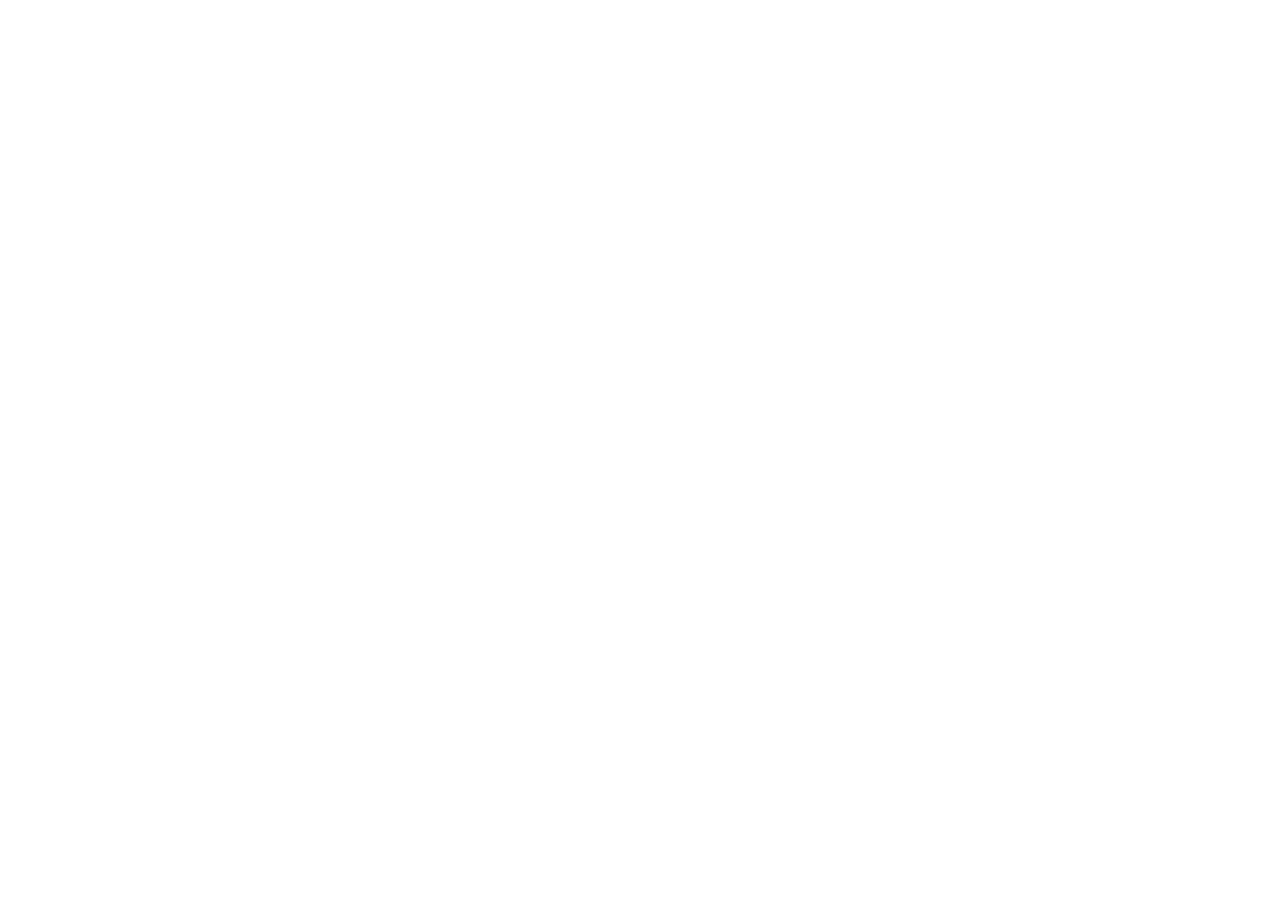
==== index.html @ 4c1f28ae "Create index.html" ====
<!DOCTYPE html>
<html lang="en">

<head>

    <meta charset="UTF-8">

    <meta
        name="viewport"
        content="width=device-width, initial-scale=1.0"
    >

    <meta
        name="description"
        content="Examora - Online Learning & Examination Platform"
    >

    <title>Examora — Online Examination Platform</title>

    <!-- Component CSS -->
    <link rel="stylesheet" href="css/header.css">
    <link rel="stylesheet" href="css/hero.css">
    <link rel="stylesheet" href="css/category.css">
    <link rel="stylesheet" href="css/test.css">
    <link rel="stylesheet" href="css/footer.css">

</head>

<body>

    <!-- Components -->
    <div id="header"></div>

    <div id="hero"></div>

    <div id="category"></div>

    <div id="tests"></div>

    <div id="footer"></div>


    <!-- Component JavaScript -->
    <script src="js/header.js"></script>
    <script src="js/hero.js"></script>
    <script src="js/category.js"></script>
    <script src="js/test.js"></script>
    <script src="js/footer.js"></script>

</body>

</html>
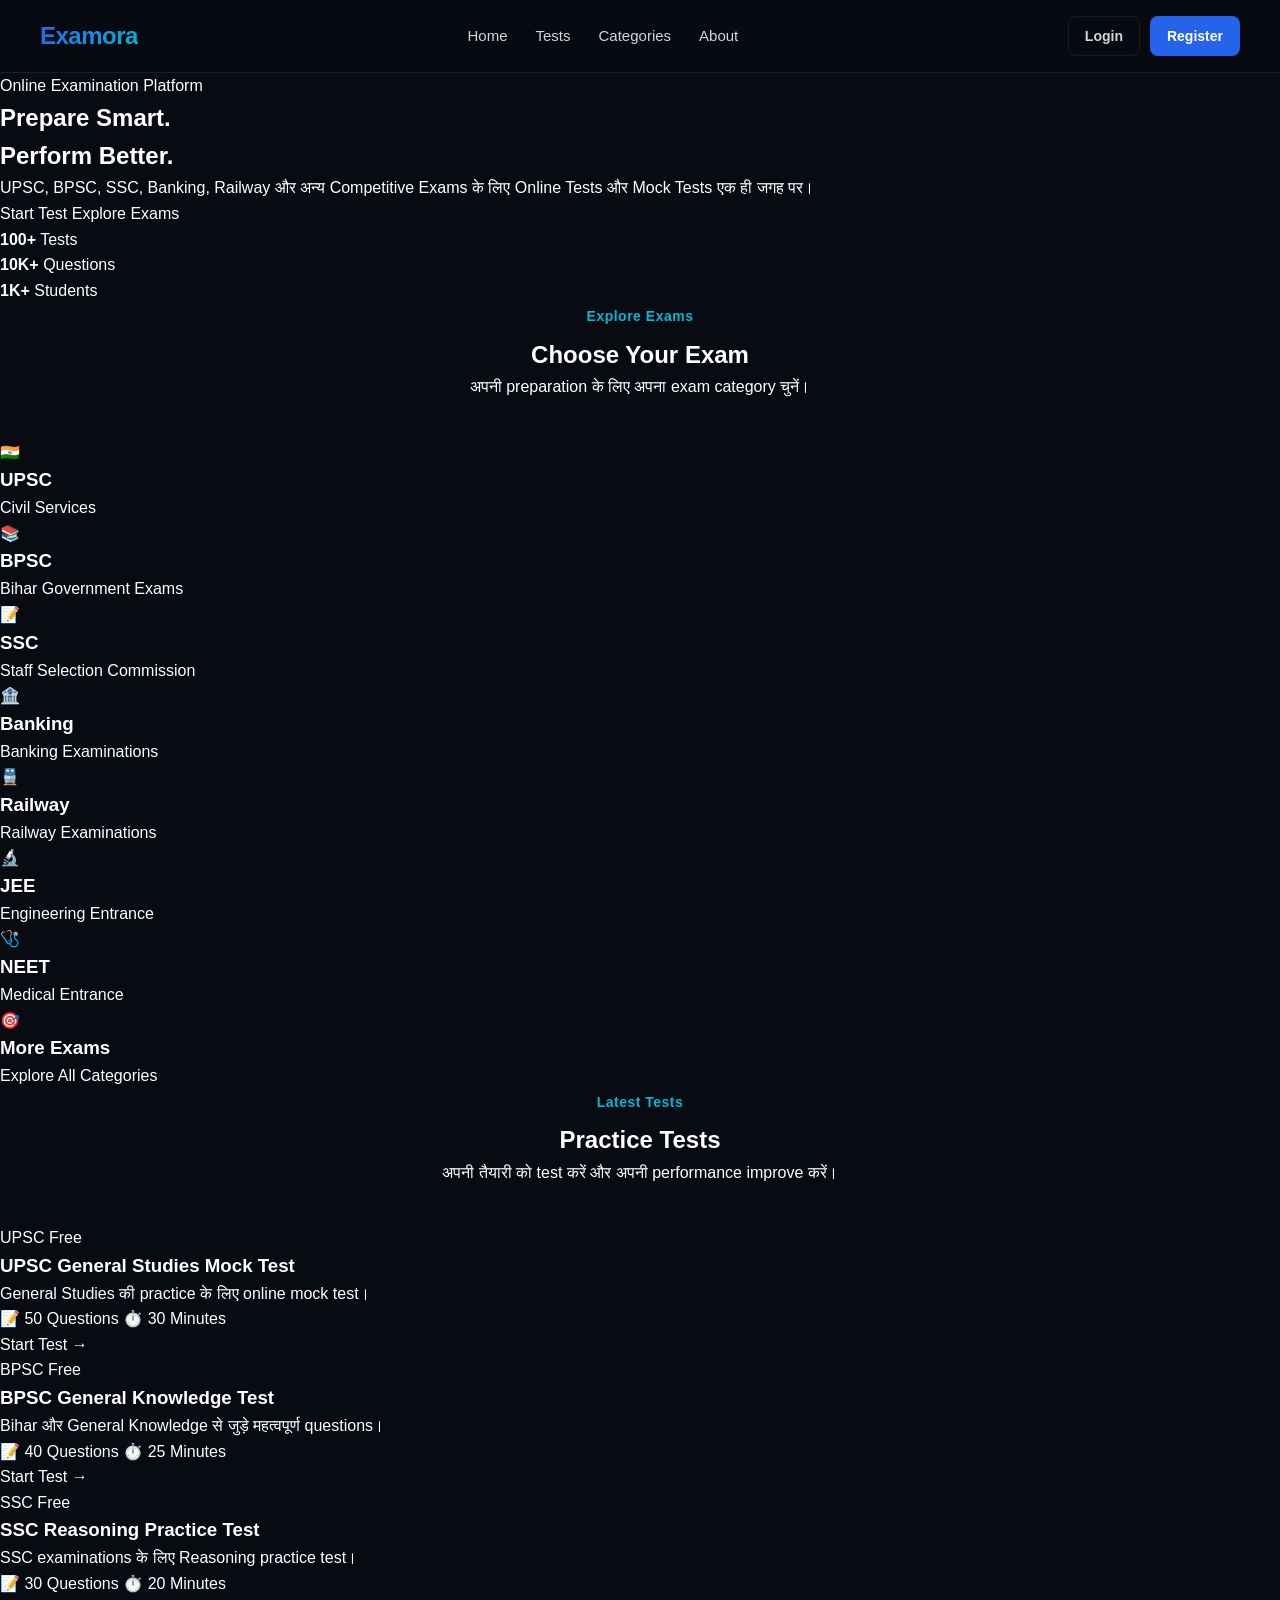
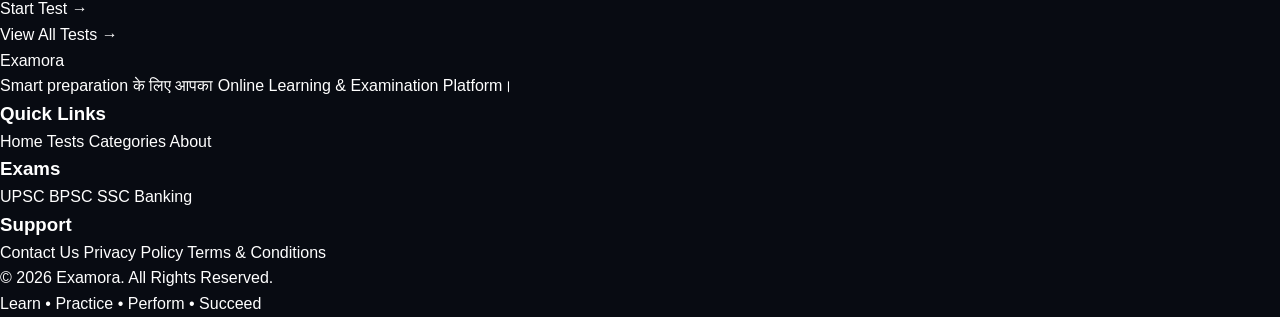
==== commit 8cc2fafc: "Add theme color meta tag and update scripts" ====
--- a/index.html
+++ b/index.html
@@ -15,7 +15,16 @@
         content="Examora - Online Learning & Examination Platform"
     >
 
+    <meta
+        name="theme-color"
+        content="#080b12"
+    >
+
     <title>Examora — Online Examination Platform</title>
+
+
+    <!-- Main Global CSS -->
+    <link rel="stylesheet" href="css/style.css">
 
     <!-- Component CSS -->
     <link rel="stylesheet" href="css/header.css">
@@ -26,27 +35,32 @@
 
 </head>
 
+
 <body>
 
-    <!-- Components -->
+    <!-- Header -->
     <div id="header"></div>
 
+
+    <!-- Hero -->
     <div id="hero"></div>
 
+
+    <!-- Categories -->
     <div id="category"></div>
 
+
+    <!-- Tests -->
     <div id="tests"></div>
 
+
+    <!-- Footer -->
     <div id="footer"></div>
 
 
-    <!-- Component JavaScript -->
-    <script src="js/header.js"></script>
-    <script src="js/hero.js"></script>
-    <script src="js/category.js"></script>
-    <script src="js/test.js"></script>
-    <script src="js/footer.js"></script>
+    <!-- Main JavaScript -->
+    <script src="js/app.js"></script>
 
 </body>
 
-</html>+</html>
--- a/css/style.css
+++ b/css/style.css
@@ -0,0 +1,485 @@
+/* =========================================================
+   EXAMORA
+   Main / Global Stylesheet
+   File: css/style.css
+   ========================================================= */
+
+
+/* =========================
+   1. CSS VARIABLES
+========================= */
+
+:root {
+
+    /* Colors */
+    --primary: #2563eb;
+    --primary-dark: #1d4ed8;
+    --secondary: #06b6d4;
+
+    --background: #080b12;
+    --surface: #111827;
+    --surface-light: #1f2937;
+
+    --text: #ffffff;
+    --text-secondary: #d1d5db;
+    --text-muted: #9ca3af;
+
+    --border: rgba(255, 255, 255, 0.08);
+
+    /* Spacing */
+    --space-xs: 4px;
+    --space-sm: 8px;
+    --space-md: 16px;
+    --space-lg: 24px;
+    --space-xl: 40px;
+    --space-xxl: 64px;
+
+    /* Border Radius */
+    --radius-sm: 8px;
+    --radius-md: 12px;
+    --radius-lg: 18px;
+    --radius-xl: 24px;
+
+    /* Container */
+    --container-width: 1200px;
+
+    /* Transition */
+    --transition-fast: 0.2s ease;
+    --transition: 0.3s ease;
+
+}
+
+
+/* =========================
+   2. GLOBAL RESET
+========================= */
+
+* {
+    margin: 0;
+    padding: 0;
+    box-sizing: border-box;
+}
+
+
+/* =========================
+   3. HTML
+========================= */
+
+html {
+    scroll-behavior: smooth;
+}
+
+
+/* =========================
+   4. BODY
+========================= */
+
+body {
+
+    min-height: 100vh;
+
+    background: var(--background);
+    color: var(--text);
+
+    font-family:
+        Arial,
+        Helvetica,
+        sans-serif;
+
+    font-size: 16px;
+    line-height: 1.6;
+
+    overflow-x: hidden;
+
+}
+
+
+/* =========================
+   5. LINKS
+========================= */
+
+a {
+
+    color: inherit;
+
+    text-decoration: none;
+
+    transition:
+        color var(--transition-fast),
+        opacity var(--transition-fast);
+
+}
+
+
+/* =========================
+   6. BUTTONS
+========================= */
+
+button {
+
+    border: none;
+
+    background: none;
+
+    color: inherit;
+
+    font: inherit;
+
+    cursor: pointer;
+
+}
+
+
+/* =========================
+   7. FORM ELEMENTS
+========================= */
+
+input,
+textarea,
+select {
+
+    font: inherit;
+
+}
+
+
+/* =========================
+   8. IMAGES
+========================= */
+
+img {
+
+    display: block;
+
+    max-width: 100%;
+
+    height: auto;
+
+}
+
+
+/* =========================
+   9. COMMON CONTAINER
+========================= */
+
+.container {
+
+    width: min(
+        calc(100% - 32px),
+        var(--container-width)
+    );
+
+    margin-inline: auto;
+
+}
+
+
+/* =========================
+   10. COMMON SECTION
+========================= */
+
+.section {
+
+    width: 100%;
+
+    padding:
+        var(--space-xxl)
+        0;
+
+}
+
+
+/* =========================
+   11. SECTION HEADER
+========================= */
+
+.section-header {
+
+    text-align: center;
+
+    margin-bottom: var(--space-xl);
+
+}
+
+
+.section-label {
+
+    display: inline-block;
+
+    margin-bottom: var(--space-sm);
+
+    color: var(--secondary);
+
+    font-size: 14px;
+
+    font-weight: 600;
+
+    letter-spacing: 0.5px;
+
+}
+
+
+.section-title {
+
+    margin-bottom: var(--space-sm);
+
+    font-size: clamp(
+        28px,
+        4vw,
+        42px
+    );
+
+    line-height: 1.2;
+
+}
+
+
+.section-description {
+
+    max-width: 650px;
+
+    margin-inline: auto;
+
+    color: var(--text-muted);
+
+}
+
+
+/* =========================
+   12. COMMON GRID
+========================= */
+
+.grid {
+
+    display: grid;
+
+    gap: var(--space-lg);
+
+}
+
+
+/* =========================
+   13. COMMON CARD
+========================= */
+
+.card {
+
+    background: var(--surface);
+
+    border: 1px solid var(--border);
+
+    border-radius: var(--radius-md);
+
+    transition:
+        transform var(--transition),
+        border-color var(--transition),
+        box-shadow var(--transition);
+
+}
+
+
+.card:hover {
+
+    transform: translateY(-4px);
+
+    border-color:
+        rgba(37, 99, 235, 0.4);
+
+}
+
+
+/* =========================
+   14. COMMON BUTTON
+========================= */
+
+.btn {
+
+    display: inline-flex;
+
+    align-items: center;
+
+    justify-content: center;
+
+    min-height: 44px;
+
+    padding:
+        10px
+        20px;
+
+    border-radius: var(--radius-sm);
+
+    font-weight: 600;
+
+    transition:
+        transform var(--transition),
+        background var(--transition),
+        opacity var(--transition);
+
+}
+
+
+.btn:hover {
+
+    transform: translateY(-2px);
+
+}
+
+
+.btn-primary {
+
+    background: var(--primary);
+
+    color: #ffffff;
+
+}
+
+
+.btn-primary:hover {
+
+    background: var(--primary-dark);
+
+}
+
+
+.btn-secondary {
+
+    background: var(--surface-light);
+
+    color: var(--text);
+
+}
+
+
+/* =========================
+   15. HIDDEN
+========================= */
+
+.hidden {
+
+    display: none !important;
+
+}
+
+
+/* =========================
+   16. TEXT UTILITIES
+========================= */
+
+.text-center {
+
+    text-align: center;
+
+}
+
+
+.text-muted {
+
+    color: var(--text-muted);
+
+}
+
+
+/* =========================
+   17. FOCUS
+========================= */
+
+:focus-visible {
+
+    outline: 2px solid var(--secondary);
+
+    outline-offset: 3px;
+
+}
+
+
+/* =========================
+   18. SELECTION
+========================= */
+
+::selection {
+
+    background: var(--primary);
+
+    color: #ffffff;
+
+}
+
+
+/* =========================
+   19. SCROLLBAR
+========================= */
+
+::-webkit-scrollbar {
+
+    width: 8px;
+
+}
+
+
+::-webkit-scrollbar-track {
+
+    background: var(--background);
+
+}
+
+
+::-webkit-scrollbar-thumb {
+
+    background: var(--surface-light);
+
+    border-radius: 10px;
+
+}
+
+
+/* =========================
+   20. MOBILE
+========================= */
+
+@media (max-width: 768px) {
+
+    .container {
+
+        width: min(
+            calc(100% - 24px),
+            var(--container-width)
+        );
+
+    }
+
+    .section {
+
+        padding:
+            var(--space-xl)
+            0;
+
+    }
+
+}
+
+
+/* =========================
+   21. REDUCED MOTION
+========================= */
+
+@media (prefers-reduced-motion: reduce) {
+
+    html {
+
+        scroll-behavior: auto;
+
+    }
+
+    *,
+    *::before,
+    *::after {
+
+        animation-duration: 0.01ms !important;
+
+        animation-iteration-count: 1 !important;
+
+        transition-duration: 0.01ms !important;
+
+    }
+
+}
--- a/css/header.css
+++ b/css/header.css
@@ -0,0 +1,367 @@
+/* =========================================================
+   EXAMORA
+   Header Component Styles
+   File: css/header.css
+   ========================================================= */
+
+
+/* =========================
+   HEADER
+========================= */
+
+.site-header {
+
+    position: sticky;
+
+    top: 0;
+
+    z-index: 1000;
+
+    width: 100%;
+
+    background: rgba(8, 11, 18, 0.92);
+
+    border-bottom: 1px solid var(--border);
+
+    backdrop-filter: blur(14px);
+
+}
+
+
+/* =========================
+   HEADER CONTAINER
+========================= */
+
+.header-container {
+
+    width: min(
+        calc(100% - 32px),
+        var(--container-width)
+    );
+
+    min-height: 72px;
+
+    margin: 0 auto;
+
+    display: flex;
+
+    align-items: center;
+
+    justify-content: space-between;
+
+    gap: 24px;
+
+}
+
+
+/* =========================
+   LOGO
+========================= */
+
+.logo {
+
+    display: inline-flex;
+
+    align-items: center;
+
+    flex-shrink: 0;
+
+}
+
+
+.logo-text {
+
+    font-size: 24px;
+
+    font-weight: 800;
+
+    letter-spacing: -0.5px;
+
+    background:
+        linear-gradient(
+            135deg,
+            var(--primary),
+            var(--secondary)
+        );
+
+    -webkit-background-clip: text;
+
+    background-clip: text;
+
+    color: transparent;
+
+}
+
+
+/* =========================
+   NAVIGATION
+========================= */
+
+.main-nav {
+
+    display: flex;
+
+    align-items: center;
+
+    justify-content: center;
+
+    gap: 28px;
+
+}
+
+
+.main-nav a {
+
+    position: relative;
+
+    color: var(--text-secondary);
+
+    font-size: 15px;
+
+    font-weight: 500;
+
+    transition:
+        color var(--transition);
+
+}
+
+
+.main-nav a:hover {
+
+    color: var(--text);
+
+}
+
+
+.main-nav a::after {
+
+    content: "";
+
+    position: absolute;
+
+    left: 0;
+
+    bottom: -7px;
+
+    width: 0;
+
+    height: 2px;
+
+    background: var(--secondary);
+
+    border-radius: 10px;
+
+    transition:
+        width var(--transition);
+
+}
+
+
+.main-nav a:hover::after {
+
+    width: 100%;
+
+}
+
+
+/* =========================
+   HEADER ACTIONS
+========================= */
+
+.header-actions {
+
+    display: flex;
+
+    align-items: center;
+
+    gap: 10px;
+
+}
+
+
+/* =========================
+   LOGIN BUTTON
+========================= */
+
+.login-btn {
+
+    display: inline-flex;
+
+    align-items: center;
+
+    justify-content: center;
+
+    min-height: 40px;
+
+    padding: 8px 16px;
+
+    color: var(--text-secondary);
+
+    border: 1px solid var(--border);
+
+    border-radius: var(--radius-sm);
+
+    font-size: 14px;
+
+    font-weight: 600;
+
+    transition:
+        background var(--transition),
+        color var(--transition),
+        border-color var(--transition);
+
+}
+
+
+.login-btn:hover {
+
+    color: var(--text);
+
+    background: var(--surface);
+
+    border-color:
+        rgba(255, 255, 255, 0.16);
+
+}
+
+
+/* =========================
+   REGISTER BUTTON
+========================= */
+
+.register-btn {
+
+    display: inline-flex;
+
+    align-items: center;
+
+    justify-content: center;
+
+    min-height: 40px;
+
+    padding: 8px 17px;
+
+    background: var(--primary);
+
+    color: #ffffff;
+
+    border-radius: var(--radius-sm);
+
+    font-size: 14px;
+
+    font-weight: 600;
+
+    transition:
+        background var(--transition),
+        transform var(--transition);
+
+}
+
+
+.register-btn:hover {
+
+    background: var(--primary-dark);
+
+    transform: translateY(-1px);
+
+}
+
+
+/* =========================
+   MOBILE MENU BUTTON
+========================= */
+
+.menu-btn {
+
+    display: none;
+
+    width: 42px;
+
+    height: 42px;
+
+    align-items: center;
+
+    justify-content: center;
+
+    border: 1px solid var(--border);
+
+    border-radius: var(--radius-sm);
+
+    background: var(--surface);
+
+    color: var(--text);
+
+    font-size: 22px;
+
+    line-height: 1;
+
+}
+
+
+/* =========================
+   TABLET
+========================= */
+
+@media (max-width: 900px) {
+
+    .main-nav {
+
+        gap: 18px;
+
+    }
+
+    .header-actions {
+
+        gap: 6px;
+
+    }
+
+}
+
+
+/* =========================
+   MOBILE
+========================= */
+
+@media (max-width: 700px) {
+
+    .header-container {
+
+        min-height: 64px;
+
+        width: min(
+            calc(100% - 24px),
+            var(--container-width)
+        );
+
+    }
+
+
+    .main-nav {
+
+        display: none;
+
+    }
+
+
+    .header-actions {
+
+        display: none;
+
+    }
+
+
+    .menu-btn {
+
+        display: inline-flex;
+
+    }
+
+
+    .logo-text {
+
+        font-size: 22px;
+
+    }
+
+}
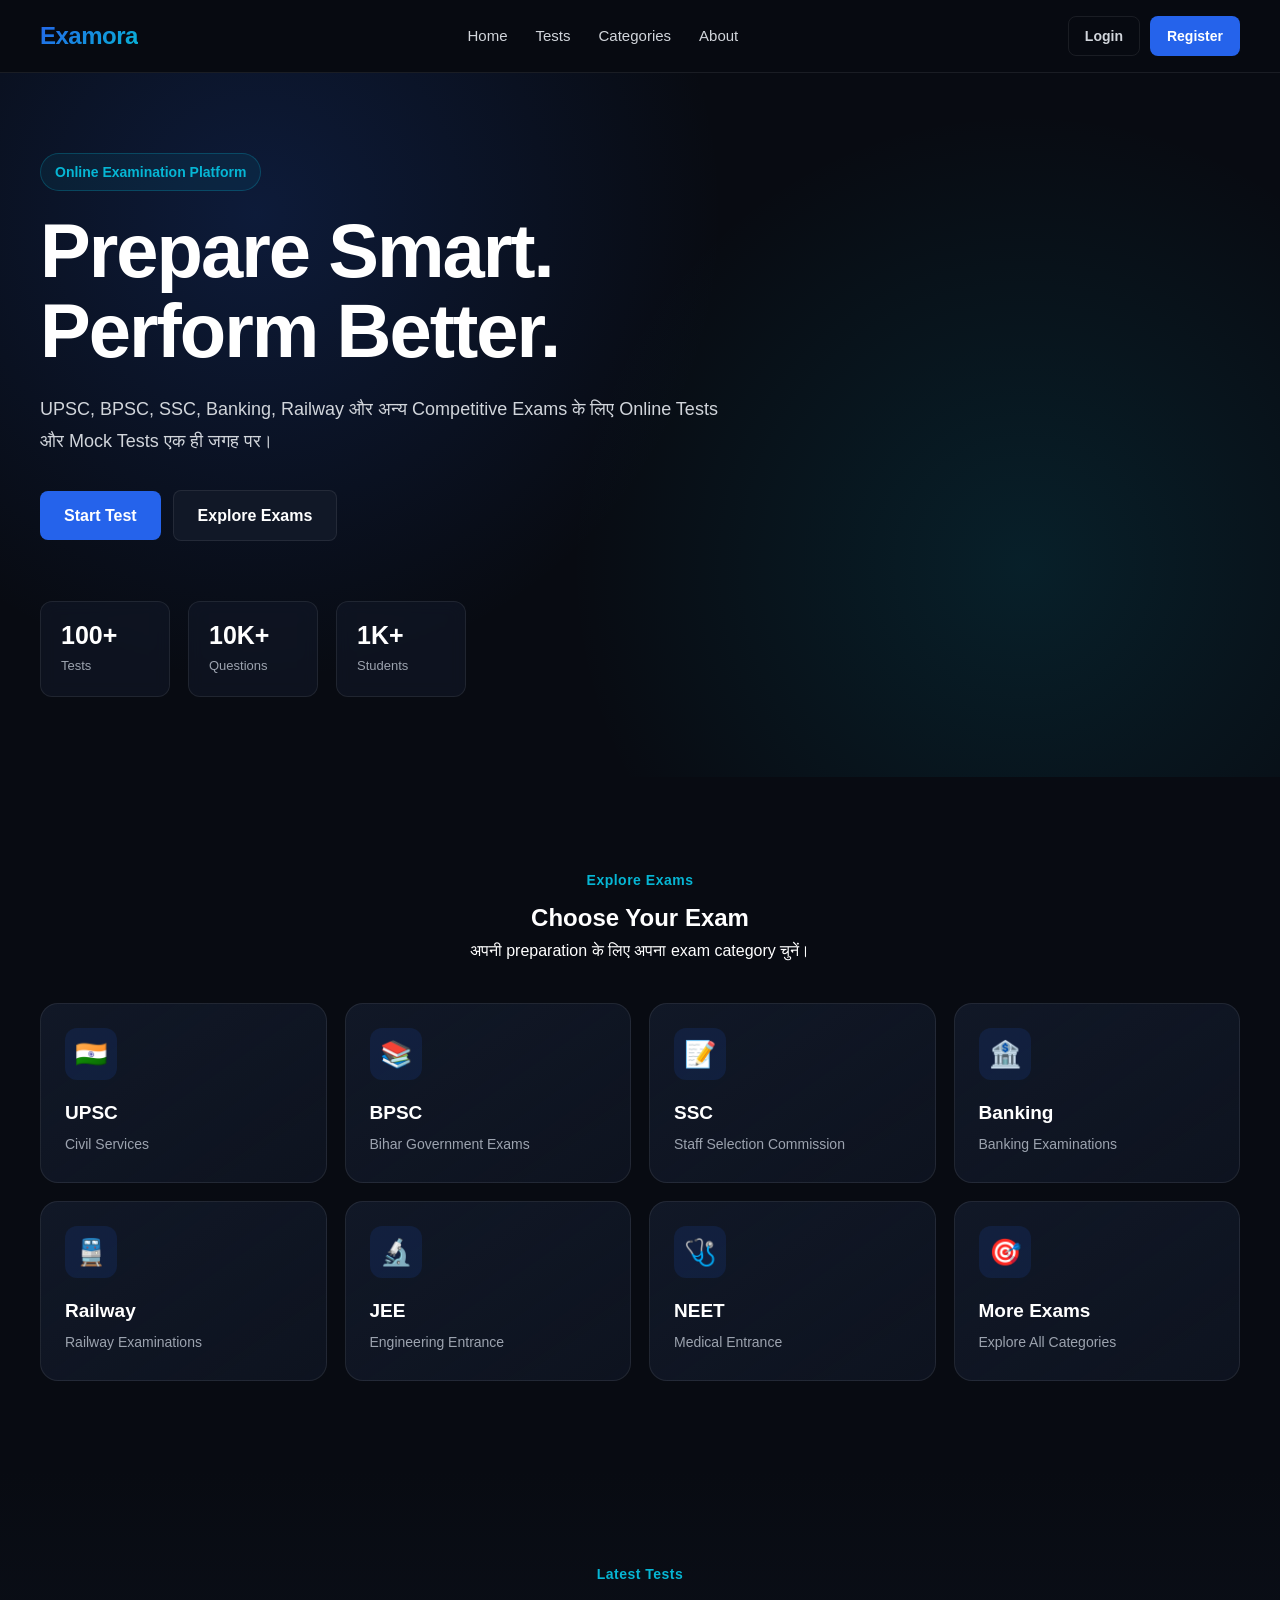
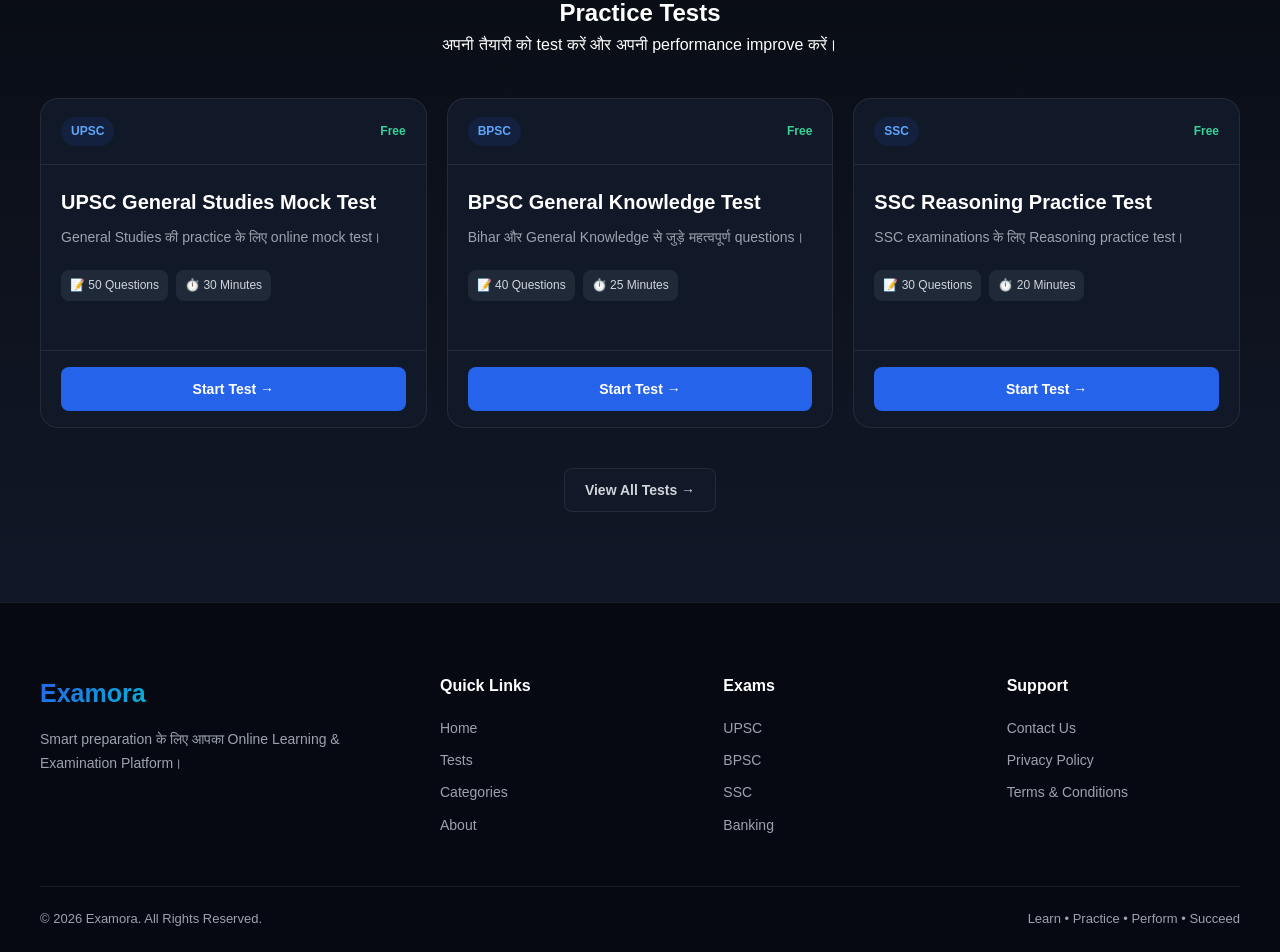
==== commit 082d072a: "Add menu.css and update script order in index.html" ====
--- a/index.html
+++ b/index.html
@@ -32,6 +32,8 @@
     <link rel="stylesheet" href="css/category.css">
     <link rel="stylesheet" href="css/test.css">
     <link rel="stylesheet" href="css/footer.css">
+    <link rel="stylesheet" href="css/menu.css">
+    
 
 </head>
 
@@ -59,7 +61,8 @@
 
 
     <!-- Main JavaScript -->
-    <script src="js/app.js"></script>
+    <script src="js/menu.js"></script>
+<script src="js/app.js"></script>
 
 </body>
 
--- a/css/hero.css
+++ b/css/hero.css
@@ -0,0 +1,442 @@
+/* =========================================================
+   EXAMORA
+   Hero Component Styles
+   File: css/hero.css
+   ========================================================= */
+
+
+/* =========================
+   HERO SECTION
+========================= */
+
+.hero-section {
+
+    position: relative;
+
+    width: 100%;
+
+    min-height: 620px;
+
+    display: flex;
+
+    align-items: center;
+
+    overflow: hidden;
+
+    background:
+        radial-gradient(
+            circle at 20% 20%,
+            rgba(37, 99, 235, 0.18),
+            transparent 40%
+        ),
+        radial-gradient(
+            circle at 80% 70%,
+            rgba(6, 182, 212, 0.12),
+            transparent 40%
+        );
+
+}
+
+
+/* =========================
+   HERO CONTAINER
+========================= */
+
+.hero-container {
+
+    width: min(
+        calc(100% - 32px),
+        var(--container-width)
+    );
+
+    margin: 0 auto;
+
+    padding: 80px 0;
+
+}
+
+
+/* =========================
+   HERO CONTENT
+========================= */
+
+.hero-content {
+
+    max-width: 760px;
+
+}
+
+
+/* =========================
+   HERO BADGE
+========================= */
+
+.hero-badge {
+
+    display: inline-flex;
+
+    align-items: center;
+
+    padding: 7px 14px;
+
+    margin-bottom: 20px;
+
+    border: 1px solid
+        rgba(6, 182, 212, 0.25);
+
+    border-radius: 999px;
+
+    background:
+        rgba(6, 182, 212, 0.08);
+
+    color: var(--secondary);
+
+    font-size: 14px;
+
+    font-weight: 600;
+
+}
+
+
+/* =========================
+   HERO TITLE
+========================= */
+
+.hero-content h1 {
+
+    margin-bottom: 22px;
+
+    font-size: clamp(
+        44px,
+        7vw,
+        76px
+    );
+
+    line-height: 1.05;
+
+    letter-spacing: -2px;
+
+    font-weight: 800;
+
+}
+
+
+/* =========================
+   HERO DESCRIPTION
+========================= */
+
+.hero-content p {
+
+    max-width: 680px;
+
+    margin-bottom: 32px;
+
+    color: var(--text-secondary);
+
+    font-size: 18px;
+
+    line-height: 1.8;
+
+}
+
+
+/* =========================
+   HERO ACTIONS
+========================= */
+
+.hero-actions {
+
+    display: flex;
+
+    align-items: center;
+
+    flex-wrap: wrap;
+
+    gap: 12px;
+
+}
+
+
+/* =========================
+   PRIMARY HERO BUTTON
+========================= */
+
+.hero-primary-btn {
+
+    display: inline-flex;
+
+    align-items: center;
+
+    justify-content: center;
+
+    min-height: 48px;
+
+    padding: 12px 24px;
+
+    border-radius: var(--radius-sm);
+
+    background: var(--primary);
+
+    color: #ffffff;
+
+    font-weight: 700;
+
+    transition:
+        transform var(--transition),
+        background var(--transition),
+        box-shadow var(--transition);
+
+}
+
+
+.hero-primary-btn:hover {
+
+    background: var(--primary-dark);
+
+    transform: translateY(-2px);
+
+    box-shadow:
+        0 10px 30px
+        rgba(37, 99, 235, 0.25);
+
+}
+
+
+/* =========================
+   SECONDARY HERO BUTTON
+========================= */
+
+.hero-secondary-btn {
+
+    display: inline-flex;
+
+    align-items: center;
+
+    justify-content: center;
+
+    min-height: 48px;
+
+    padding: 12px 24px;
+
+    border: 1px solid var(--border);
+
+    border-radius: var(--radius-sm);
+
+    background: var(--surface);
+
+    color: var(--text);
+
+    font-weight: 600;
+
+    transition:
+        background var(--transition),
+        transform var(--transition),
+        border-color var(--transition);
+
+}
+
+
+.hero-secondary-btn:hover {
+
+    background: var(--surface-light);
+
+    border-color:
+        rgba(255, 255, 255, 0.16);
+
+    transform: translateY(-2px);
+
+}
+
+
+/* =========================
+   HERO STATS
+========================= */
+
+.hero-stats {
+
+    display: flex;
+
+    align-items: center;
+
+    flex-wrap: wrap;
+
+    gap: 18px;
+
+    margin-top: 60px;
+
+}
+
+
+/* =========================
+   STAT ITEM
+========================= */
+
+.stat-item {
+
+    min-width: 130px;
+
+    padding: 18px 20px;
+
+    border: 1px solid var(--border);
+
+    border-radius: var(--radius-md);
+
+    background:
+        rgba(17, 24, 39, 0.65);
+
+    backdrop-filter: blur(8px);
+
+}
+
+
+.stat-item strong {
+
+    display: block;
+
+    margin-bottom: 2px;
+
+    font-size: 25px;
+
+    line-height: 1.2;
+
+    color: var(--text);
+
+}
+
+
+.stat-item span {
+
+    color: var(--text-muted);
+
+    font-size: 13px;
+
+}
+
+
+/* =========================
+   TABLET
+========================= */
+
+@media (max-width: 900px) {
+
+    .hero-section {
+
+        min-height: 560px;
+
+    }
+
+    .hero-container {
+
+        padding: 70px 0;
+
+    }
+
+    .hero-content h1 {
+
+        font-size: clamp(
+            40px,
+            8vw,
+            62px
+        );
+
+    }
+
+}
+
+
+/* =========================
+   MOBILE
+========================= */
+
+@media (max-width: 600px) {
+
+    .hero-section {
+
+        min-height: auto;
+
+    }
+
+
+    .hero-container {
+
+        width: min(
+            calc(100% - 24px),
+            var(--container-width)
+        );
+
+        padding: 60px 0;
+
+    }
+
+
+    .hero-content h1 {
+
+        margin-bottom: 18px;
+
+        font-size: 42px;
+
+        letter-spacing: -1.2px;
+
+    }
+
+
+    .hero-content p {
+
+        margin-bottom: 26px;
+
+        font-size: 16px;
+
+        line-height: 1.7;
+
+    }
+
+
+    .hero-actions {
+
+        flex-direction: column;
+
+        align-items: stretch;
+
+    }
+
+
+    .hero-primary-btn,
+    .hero-secondary-btn {
+
+        width: 100%;
+
+    }
+
+
+    .hero-stats {
+
+        margin-top: 40px;
+
+        display: grid;
+
+        grid-template-columns:
+            repeat(3, 1fr);
+
+        gap: 8px;
+
+    }
+
+
+    .stat-item {
+
+        min-width: 0;
+
+        padding: 14px 10px;
+
+        text-align: center;
+
+    }
+
+
+    .stat-item strong {
+
+        font-size: 20px;
+
+    }
+
+}
--- a/css/category.css
+++ b/css/category.css
@@ -0,0 +1,309 @@
+/* =========================================================
+   EXAMORA
+   Category Component Styles
+   File: css/category.css
+   ========================================================= */
+
+
+/* =========================
+   CATEGORY SECTION
+========================= */
+
+.category-section {
+
+    width: 100%;
+
+    padding: 90px 0;
+
+    background: var(--background);
+
+}
+
+
+/* =========================
+   CATEGORY CONTAINER
+========================= */
+
+.category-section .section-container {
+
+    width: min(
+        calc(100% - 32px),
+        var(--container-width)
+    );
+
+    margin: 0 auto;
+
+}
+
+
+/* =========================
+   CATEGORY GRID
+========================= */
+
+.category-grid {
+
+    display: grid;
+
+    grid-template-columns:
+        repeat(4, 1fr);
+
+    gap: 18px;
+
+}
+
+
+/* =========================
+   CATEGORY CARD
+========================= */
+
+.category-card {
+
+    position: relative;
+
+    display: flex;
+
+    flex-direction: column;
+
+    align-items: flex-start;
+
+    min-height: 180px;
+
+    padding: 24px;
+
+    overflow: hidden;
+
+    border: 1px solid var(--border);
+
+    border-radius: var(--radius-lg);
+
+    background:
+        linear-gradient(
+            145deg,
+            var(--surface),
+            rgba(17, 24, 39, 0.65)
+        );
+
+    transition:
+        transform var(--transition),
+        border-color var(--transition),
+        box-shadow var(--transition);
+
+}
+
+
+/* =========================
+   CARD HOVER
+========================= */
+
+.category-card:hover {
+
+    transform: translateY(-6px);
+
+    border-color:
+        rgba(37, 99, 235, 0.45);
+
+    box-shadow:
+        0 18px 40px
+        rgba(0, 0, 0, 0.25);
+
+}
+
+
+/* =========================
+   CATEGORY ICON
+========================= */
+
+.category-icon {
+
+    display: flex;
+
+    align-items: center;
+
+    justify-content: center;
+
+    width: 52px;
+
+    height: 52px;
+
+    margin-bottom: 18px;
+
+    border-radius: var(--radius-md);
+
+    background:
+        rgba(37, 99, 235, 0.12);
+
+    font-size: 26px;
+
+}
+
+
+/* =========================
+   CATEGORY TITLE
+========================= */
+
+.category-card h3 {
+
+    margin-bottom: 5px;
+
+    color: var(--text);
+
+    font-size: 19px;
+
+    font-weight: 700;
+
+}
+
+
+/* =========================
+   CATEGORY DESCRIPTION
+========================= */
+
+.category-card p {
+
+    color: var(--text-muted);
+
+    font-size: 14px;
+
+    line-height: 1.5;
+
+}
+
+
+/* =========================
+   CARD ARROW
+========================= */
+
+.category-card::after {
+
+    content: "→";
+
+    position: absolute;
+
+    right: 20px;
+
+    bottom: 20px;
+
+    color: var(--text-muted);
+
+    font-size: 20px;
+
+    opacity: 0;
+
+    transform: translateX(-6px);
+
+    transition:
+        opacity var(--transition),
+        transform var(--transition);
+
+}
+
+
+.category-card:hover::after {
+
+    opacity: 1;
+
+    transform: translateX(0);
+
+}
+
+
+/* =========================
+   LARGE TABLET
+========================= */
+
+@media (max-width: 1000px) {
+
+    .category-grid {
+
+        grid-template-columns:
+            repeat(3, 1fr);
+
+    }
+
+}
+
+
+/* =========================
+   TABLET
+========================= */
+
+@media (max-width: 750px) {
+
+    .category-section {
+
+        padding: 70px 0;
+
+    }
+
+
+    .category-grid {
+
+        grid-template-columns:
+            repeat(2, 1fr);
+
+    }
+
+}
+
+
+/* =========================
+   MOBILE
+========================= */
+
+@media (max-width: 480px) {
+
+    .category-section {
+
+        padding: 55px 0;
+
+    }
+
+
+    .category-section .section-container {
+
+        width: min(
+            calc(100% - 24px),
+            var(--container-width)
+        );
+
+    }
+
+
+    .category-grid {
+
+        grid-template-columns: 1fr;
+
+        gap: 12px;
+
+    }
+
+
+    .category-card {
+
+        min-height: 150px;
+
+        padding: 20px;
+
+    }
+
+
+    .category-icon {
+
+        width: 46px;
+
+        height: 46px;
+
+        margin-bottom: 14px;
+
+        font-size: 22px;
+
+    }
+
+
+    .category-card h3 {
+
+        font-size: 18px;
+
+    }
+
+      }
--- a/css/test.css
+++ b/css/test.css
@@ -0,0 +1,422 @@
+/* =========================================================
+   EXAMORA
+   Test Component Styles
+   File: css/test.css
+   ========================================================= */
+
+
+/* =========================
+   TEST SECTION
+========================= */
+
+.test-section {
+
+    width: 100%;
+
+    padding: 90px 0;
+
+    background:
+        linear-gradient(
+            180deg,
+            var(--background),
+            var(--surface)
+        );
+
+}
+
+
+/* =========================
+   TEST CONTAINER
+========================= */
+
+.test-section .section-container {
+
+    width: min(
+        calc(100% - 32px),
+        var(--container-width)
+    );
+
+    margin: 0 auto;
+
+}
+
+
+/* =========================
+   TEST GRID
+========================= */
+
+.test-grid {
+
+    display: grid;
+
+    grid-template-columns:
+        repeat(3, 1fr);
+
+    gap: 20px;
+
+}
+
+
+/* =========================
+   TEST CARD
+========================= */
+
+.test-card {
+
+    display: flex;
+
+    flex-direction: column;
+
+    min-height: 330px;
+
+    overflow: hidden;
+
+    border: 1px solid var(--border);
+
+    border-radius: var(--radius-lg);
+
+    background: var(--surface);
+
+    transition:
+        transform var(--transition),
+        border-color var(--transition),
+        box-shadow var(--transition);
+
+}
+
+
+.test-card:hover {
+
+    transform: translateY(-5px);
+
+    border-color:
+        rgba(37, 99, 235, 0.4);
+
+    box-shadow:
+        0 18px 40px
+        rgba(0, 0, 0, 0.25);
+
+}
+
+
+/* =========================
+   TEST CARD HEADER
+========================= */
+
+.test-card-header {
+
+    display: flex;
+
+    align-items: center;
+
+    justify-content: space-between;
+
+    gap: 10px;
+
+    padding: 18px 20px;
+
+    border-bottom: 1px solid var(--border);
+
+}
+
+
+/* =========================
+   TEST CATEGORY
+========================= */
+
+.test-category {
+
+    display: inline-flex;
+
+    align-items: center;
+
+    padding: 5px 10px;
+
+    border-radius: 999px;
+
+    background:
+        rgba(37, 99, 235, 0.12);
+
+    color: #60a5fa;
+
+    font-size: 12px;
+
+    font-weight: 700;
+
+}
+
+
+/* =========================
+   TEST STATUS
+========================= */
+
+.test-status {
+
+    color: #34d399;
+
+    font-size: 12px;
+
+    font-weight: 700;
+
+}
+
+
+/* =========================
+   TEST BODY
+========================= */
+
+.test-card-body {
+
+    flex: 1;
+
+    padding: 24px 20px;
+
+}
+
+
+.test-card-body h3 {
+
+    margin-bottom: 10px;
+
+    color: var(--text);
+
+    font-size: 20px;
+
+    line-height: 1.35;
+
+}
+
+
+.test-card-body p {
+
+    margin-bottom: 22px;
+
+    color: var(--text-muted);
+
+    font-size: 14px;
+
+    line-height: 1.6;
+
+}
+
+
+/* =========================
+   TEST INFO
+========================= */
+
+.test-info {
+
+    display: flex;
+
+    flex-wrap: wrap;
+
+    gap: 8px;
+
+}
+
+
+.test-info span {
+
+    display: inline-flex;
+
+    align-items: center;
+
+    padding: 6px 9px;
+
+    border-radius: var(--radius-sm);
+
+    background: var(--surface-light);
+
+    color: var(--text-secondary);
+
+    font-size: 12px;
+
+}
+
+
+/* =========================
+   TEST FOOTER
+========================= */
+
+.test-card-footer {
+
+    padding: 16px 20px;
+
+    border-top: 1px solid var(--border);
+
+}
+
+
+.test-card-footer a {
+
+    display: flex;
+
+    align-items: center;
+
+    justify-content: center;
+
+    width: 100%;
+
+    min-height: 44px;
+
+    border-radius: var(--radius-sm);
+
+    background: var(--primary);
+
+    color: #ffffff;
+
+    font-size: 14px;
+
+    font-weight: 700;
+
+    transition:
+        background var(--transition),
+        transform var(--transition);
+
+}
+
+
+.test-card-footer a:hover {
+
+    background: var(--primary-dark);
+
+    transform: translateY(-1px);
+
+}
+
+
+/* =========================
+   SECTION ACTION
+========================= */
+
+.section-action {
+
+    display: flex;
+
+    justify-content: center;
+
+    margin-top: 40px;
+
+}
+
+
+.section-action a {
+
+    display: inline-flex;
+
+    align-items: center;
+
+    justify-content: center;
+
+    min-height: 44px;
+
+    padding: 10px 20px;
+
+    border: 1px solid var(--border);
+
+    border-radius: var(--radius-sm);
+
+    background: var(--surface);
+
+    color: var(--text-secondary);
+
+    font-size: 14px;
+
+    font-weight: 600;
+
+    transition:
+        background var(--transition),
+        color var(--transition),
+        border-color var(--transition);
+
+}
+
+
+.section-action a:hover {
+
+    background: var(--surface-light);
+
+    color: var(--text);
+
+    border-color:
+        rgba(255, 255, 255, 0.16);
+
+}
+
+
+/* =========================
+   TABLET
+========================= */
+
+@media (max-width: 950px) {
+
+    .test-grid {
+
+        grid-template-columns:
+            repeat(2, 1fr);
+
+    }
+
+}
+
+
+/* =========================
+   MOBILE
+========================= */
+
+@media (max-width: 600px) {
+
+    .test-section {
+
+        padding: 65px 0;
+
+    }
+
+
+    .test-section .section-container {
+
+        width: min(
+            calc(100% - 24px),
+            var(--container-width)
+        );
+
+    }
+
+
+    .test-grid {
+
+        grid-template-columns: 1fr;
+
+        gap: 14px;
+
+    }
+
+
+    .test-card {
+
+        min-height: 300px;
+
+    }
+
+
+    .test-card-body {
+
+        padding: 20px 16px;
+
+    }
+
+
+    .test-card-header {
+
+        padding: 15px 16px;
+
+    }
+
+
+    .test-card-footer {
+
+        padding: 14px 16px;
+
+    }
+
+}
--- a/css/footer.css
+++ b/css/footer.css
@@ -0,0 +1,248 @@
+/* =========================================================
+   EXAMORA
+   Footer Component Styles
+   File: css/footer.css
+   ========================================================= */
+
+
+/* =========================
+   FOOTER
+========================= */
+
+.site-footer {
+
+    width: 100%;
+
+    background: #060912;
+
+    border-top: 1px solid var(--border);
+
+}
+
+
+/* =========================
+   FOOTER CONTAINER
+========================= */
+
+.footer-container {
+
+    width: min(
+        calc(100% - 32px),
+        var(--container-width)
+    );
+
+    margin: 0 auto;
+
+    padding: 70px 0 50px;
+
+    display: grid;
+
+    grid-template-columns:
+        1.5fr
+        repeat(3, 1fr);
+
+    gap: 50px;
+
+}
+
+
+/* =========================
+   FOOTER BRAND
+========================= */
+
+.footer-brand {
+
+    max-width: 320px;
+
+}
+
+
+.footer-logo {
+
+    display: inline-block;
+
+    margin-bottom: 15px;
+
+    font-size: 25px;
+
+    font-weight: 800;
+
+    background:
+        linear-gradient(
+            135deg,
+            var(--primary),
+            var(--secondary)
+        );
+
+    -webkit-background-clip: text;
+
+    background-clip: text;
+
+    color: transparent;
+
+}
+
+
+.footer-brand p {
+
+    color: var(--text-muted);
+
+    font-size: 14px;
+
+    line-height: 1.7;
+
+}
+
+
+/* =========================
+   FOOTER COLUMN
+========================= */
+
+.footer-column {
+
+    display: flex;
+
+    flex-direction: column;
+
+    align-items: flex-start;
+
+    gap: 10px;
+
+}
+
+
+.footer-column h3 {
+
+    margin-bottom: 8px;
+
+    color: var(--text);
+
+    font-size: 16px;
+
+    font-weight: 700;
+
+}
+
+
+.footer-column a {
+
+    color: var(--text-muted);
+
+    font-size: 14px;
+
+    transition:
+        color var(--transition),
+        transform var(--transition);
+
+}
+
+
+.footer-column a:hover {
+
+    color: var(--secondary);
+
+    transform: translateX(3px);
+
+}
+
+
+/* =========================
+   FOOTER BOTTOM
+========================= */
+
+.footer-bottom {
+
+    width: min(
+        calc(100% - 32px),
+        var(--container-width)
+    );
+
+    margin: 0 auto;
+
+    padding: 22px 0;
+
+    display: flex;
+
+    align-items: center;
+
+    justify-content: space-between;
+
+    gap: 20px;
+
+    border-top: 1px solid var(--border);
+
+}
+
+
+.footer-bottom p {
+
+    color: var(--text-muted);
+
+    font-size: 13px;
+
+}
+
+
+/* =========================
+   TABLET
+========================= */
+
+@media (max-width: 850px) {
+
+    .footer-container {
+
+        grid-template-columns:
+            repeat(2, 1fr);
+
+        gap: 40px;
+
+    }
+
+}
+
+
+/* =========================
+   MOBILE
+========================= */
+
+@media (max-width: 550px) {
+
+    .footer-container {
+
+        width: min(
+            calc(100% - 24px),
+            var(--container-width)
+        );
+
+        padding: 55px 0 35px;
+
+        grid-template-columns: 1fr;
+
+        gap: 30px;
+
+    }
+
+
+    .footer-brand {
+
+        max-width: 100%;
+
+    }
+
+
+    .footer-bottom {
+
+        width: min(
+            calc(100% - 24px),
+            var(--container-width)
+        );
+
+        flex-direction: column;
+
+        align-items: flex-start;
+
+        gap: 6px;
+
+    }
+
+}
--- a/css/menu.css
+++ b/css/menu.css
@@ -0,0 +1,169 @@
+/* =========================================================
+   EXAMORA
+   Menu Component Styles
+   File: css/menu.css
+   ========================================================= */
+
+
+/* =========================
+   MENU WRAPPER
+========================= */
+
+.menu-wrapper {
+    position: relative;
+    display: inline-flex;
+}
+
+
+/* =========================
+   THREE DOT BUTTON
+========================= */
+
+.menu-toggle {
+
+    width: 42px;
+    height: 42px;
+
+    display: inline-flex;
+
+    align-items: center;
+    justify-content: center;
+
+    border: 1px solid var(--border);
+
+    border-radius: var(--radius-sm);
+
+    background: var(--surface);
+
+    color: var(--text);
+
+    font-size: 27px;
+
+    line-height: 1;
+
+    cursor: pointer;
+
+    transition:
+        background var(--transition),
+        border-color var(--transition),
+        transform var(--transition);
+
+}
+
+
+.menu-toggle:hover {
+
+    background: var(--surface-light);
+
+    border-color:
+        rgba(255, 255, 255, 0.18);
+
+}
+
+
+.menu-toggle:active {
+
+    transform: scale(0.94);
+
+}
+
+
+/* =========================
+   DROPDOWN MENU
+========================= */
+
+.menu-dropdown {
+
+    position: absolute;
+
+    top: calc(100% + 10px);
+
+    right: 0;
+
+    z-index: 2000;
+
+    width: 220px;
+
+    padding: 8px;
+
+    border: 1px solid var(--border);
+
+    border-radius: var(--radius-md);
+
+    background:
+        rgba(17, 24, 39, 0.97);
+
+    box-shadow:
+        0 18px 45px
+        rgba(0, 0, 0, 0.35);
+
+    backdrop-filter: blur(16px);
+
+}
+
+
+/* =========================
+   MENU LINKS
+========================= */
+
+.menu-dropdown a {
+
+    display: flex;
+
+    align-items: center;
+
+    min-height: 42px;
+
+    padding: 9px 12px;
+
+    border-radius: var(--radius-sm);
+
+    color: var(--text-secondary);
+
+    font-size: 14px;
+
+    font-weight: 500;
+
+    transition:
+        background var(--transition-fast),
+        color var(--transition-fast);
+
+}
+
+
+.menu-dropdown a:hover {
+
+    background:
+        rgba(37, 99, 235, 0.12);
+
+    color: var(--text);
+
+}
+
+
+/* =========================
+   HIDDEN STATE
+========================= */
+
+.menu-dropdown[hidden] {
+
+    display: none;
+
+}
+
+
+/* =========================
+   MOBILE
+========================= */
+
+@media (max-width: 600px) {
+
+    .menu-dropdown {
+
+        right: -4px;
+
+        width: 210px;
+
+    }
+
+      }
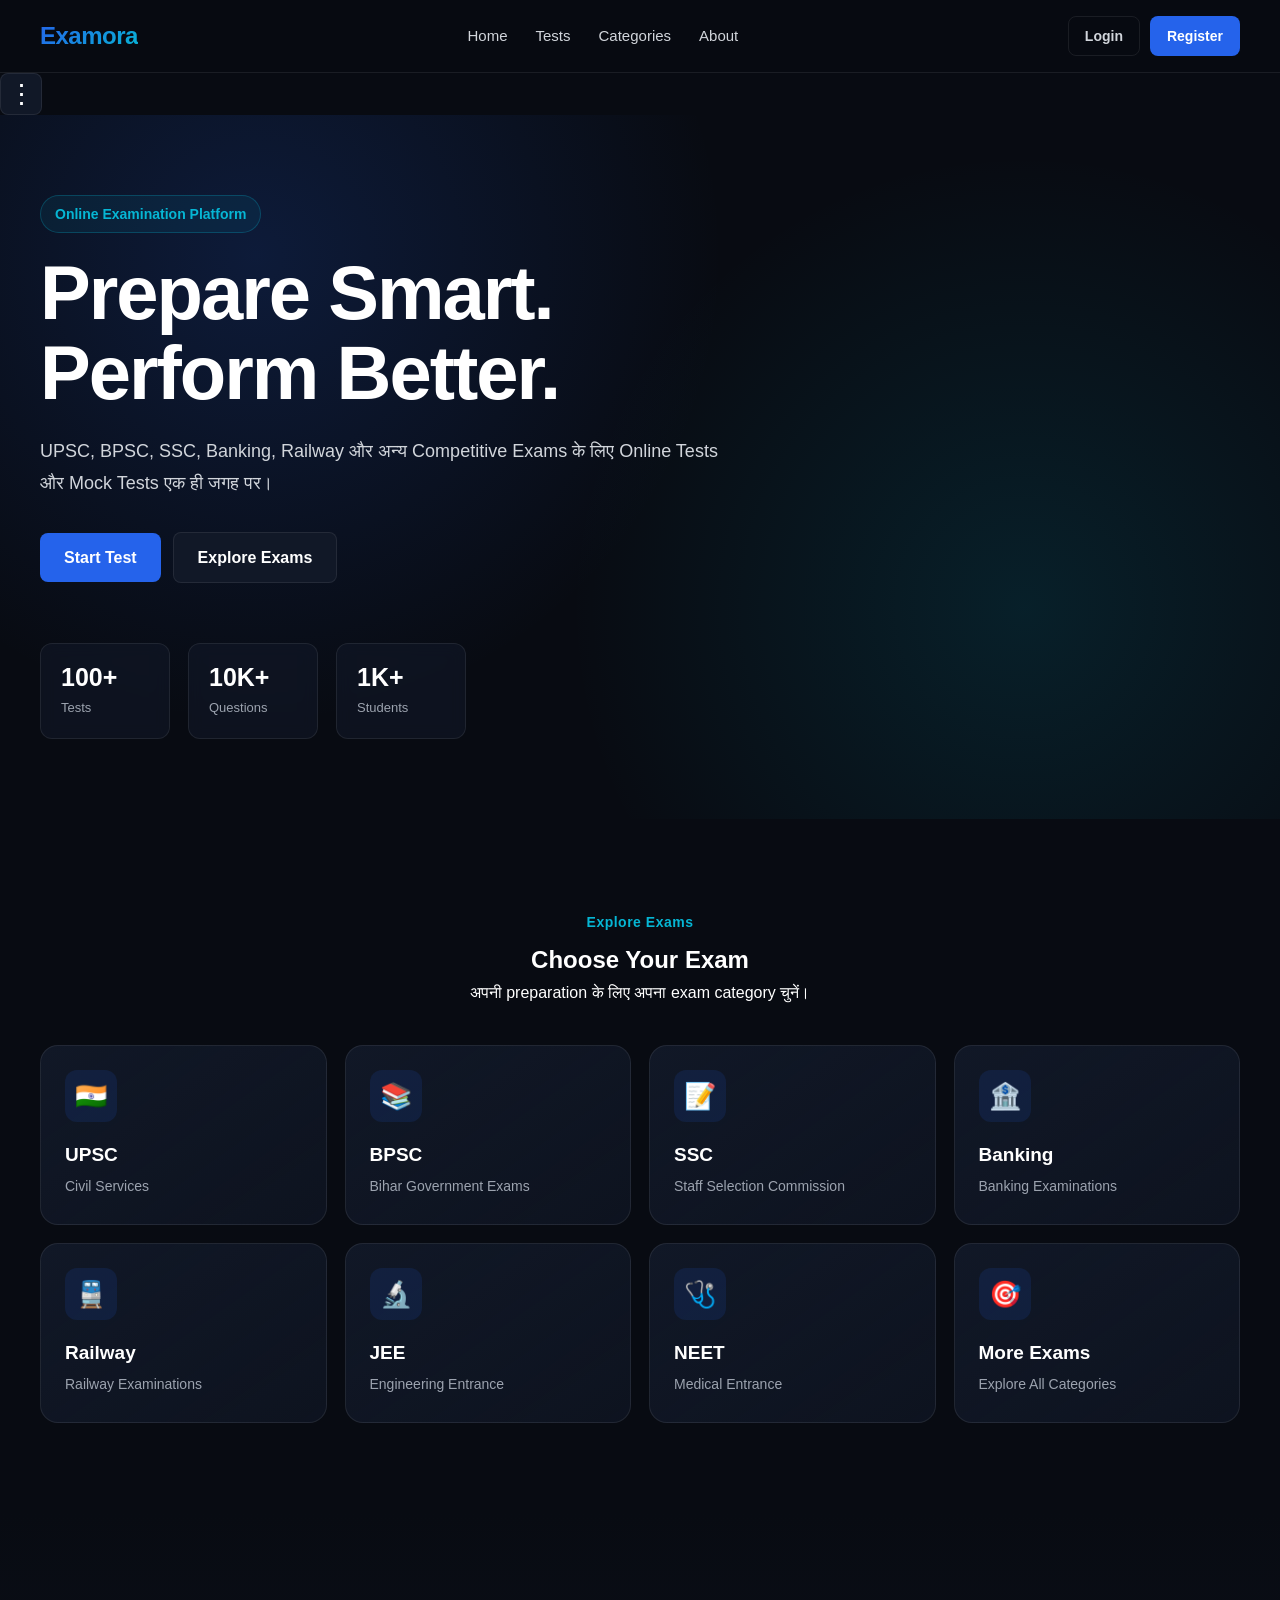
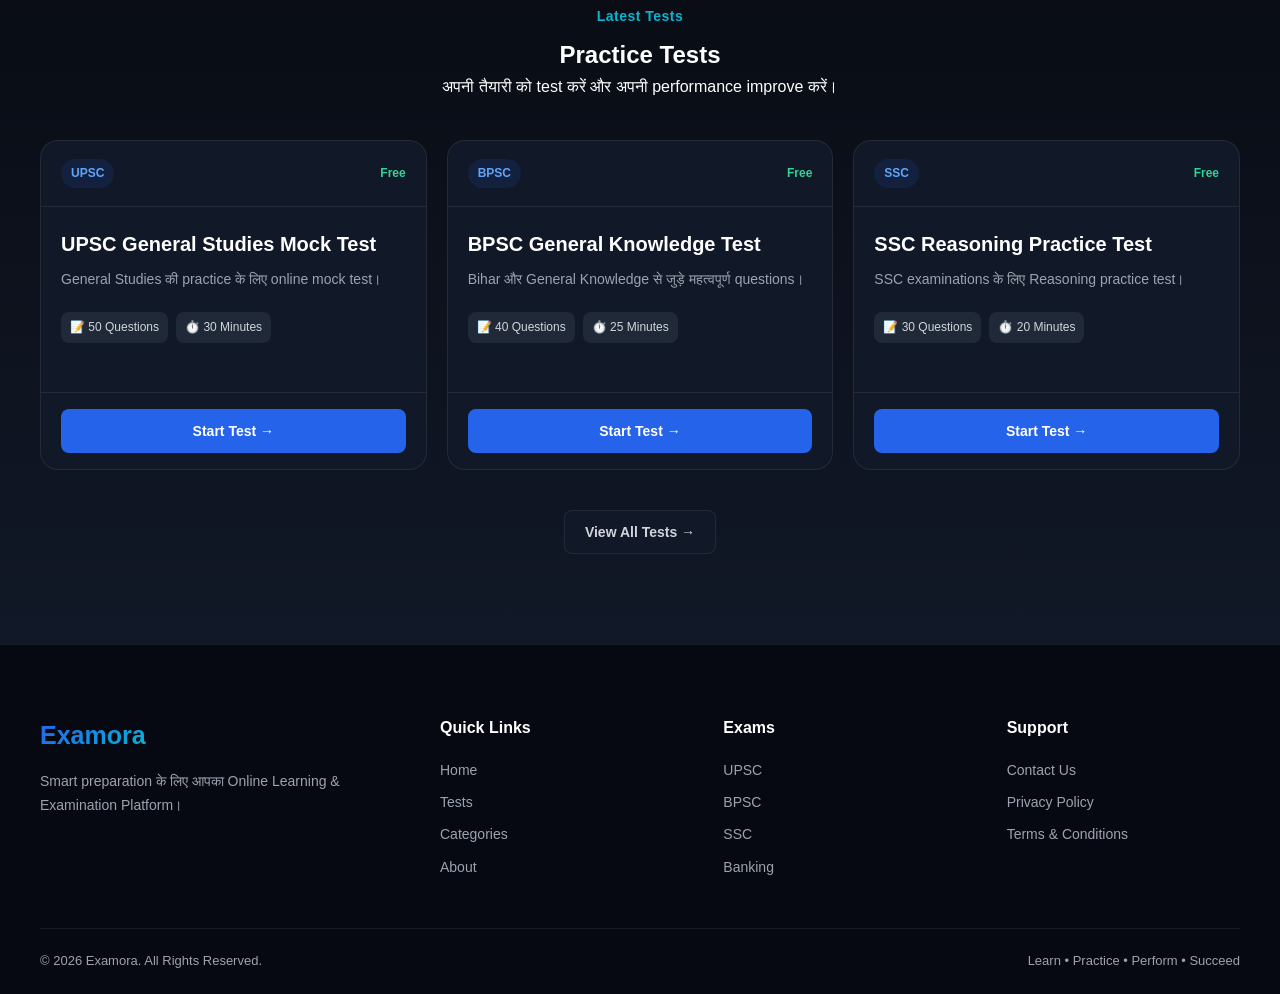
==== commit 344776a4: "Add menu div to index.html" ====
--- a/index.html
+++ b/index.html
@@ -42,6 +42,7 @@
 
     <!-- Header -->
     <div id="header"></div>
+    <div id="menu"></div>
 
 
     <!-- Hero -->
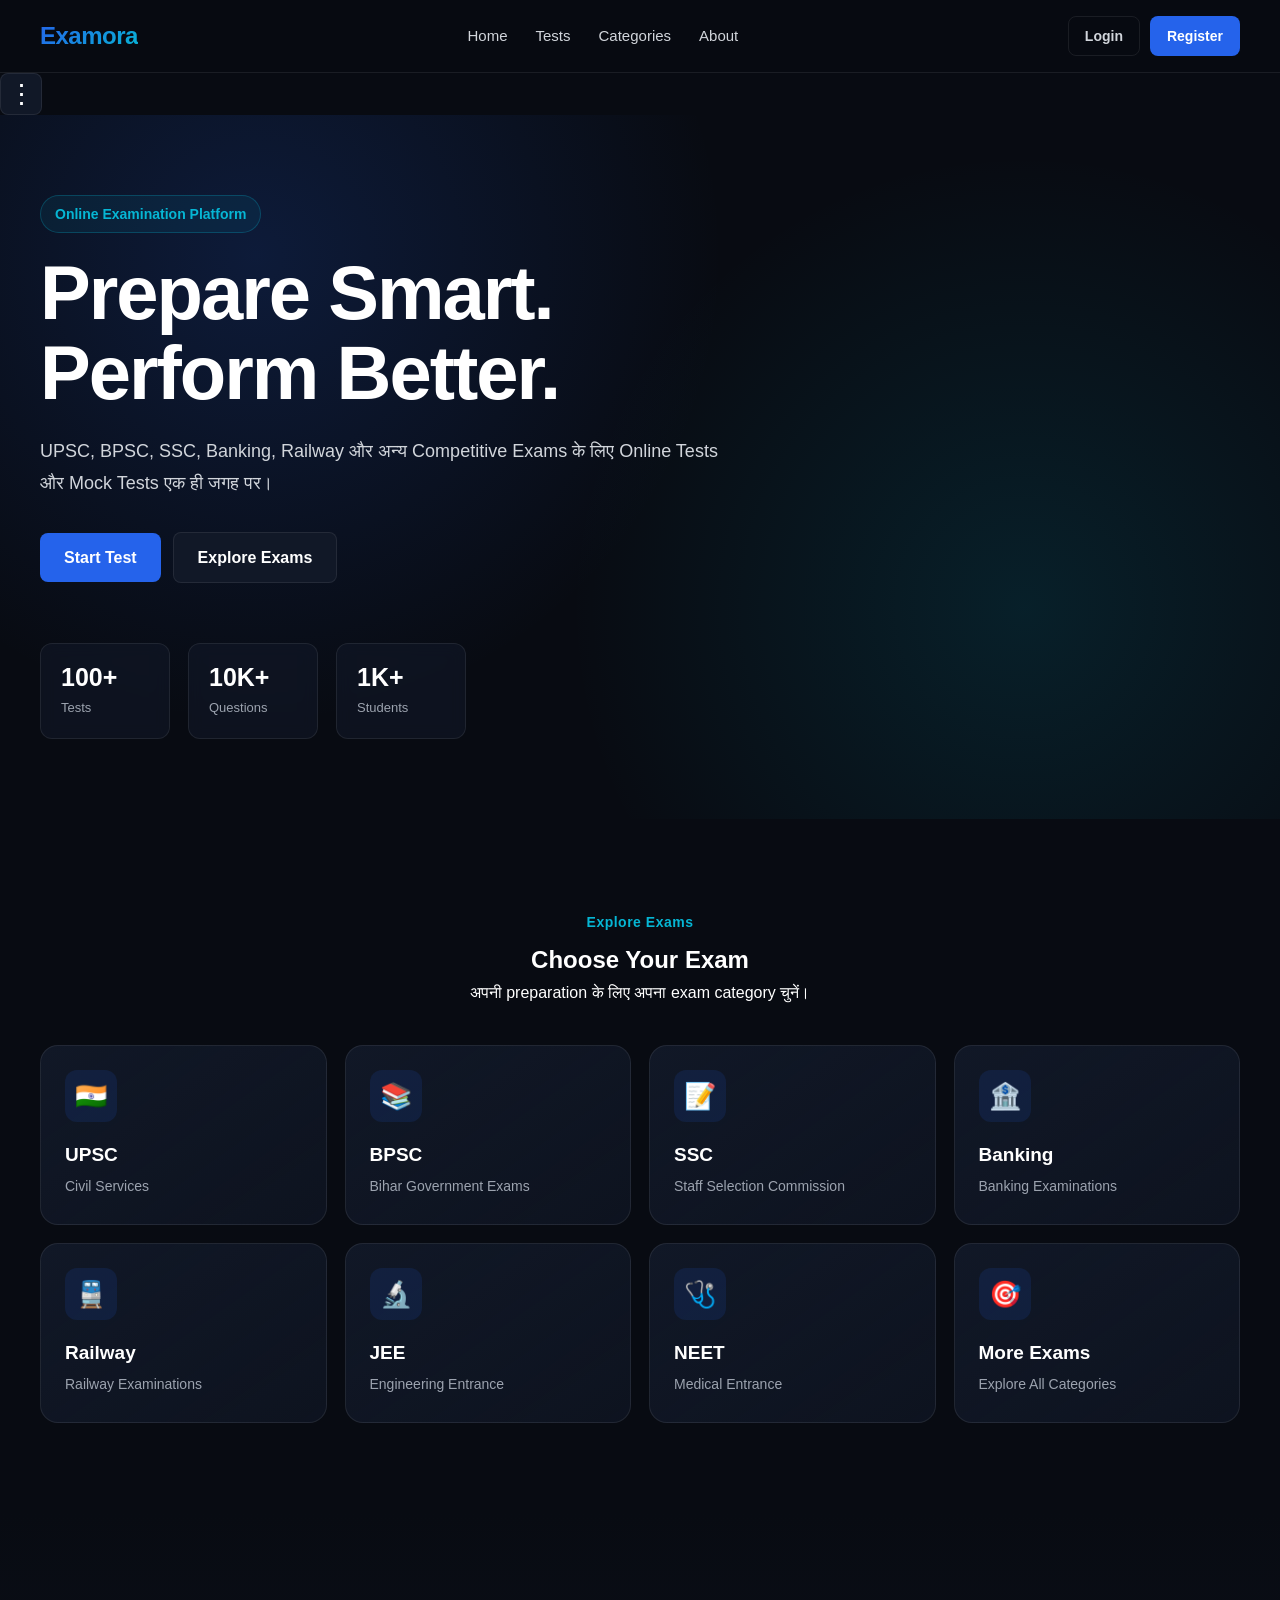
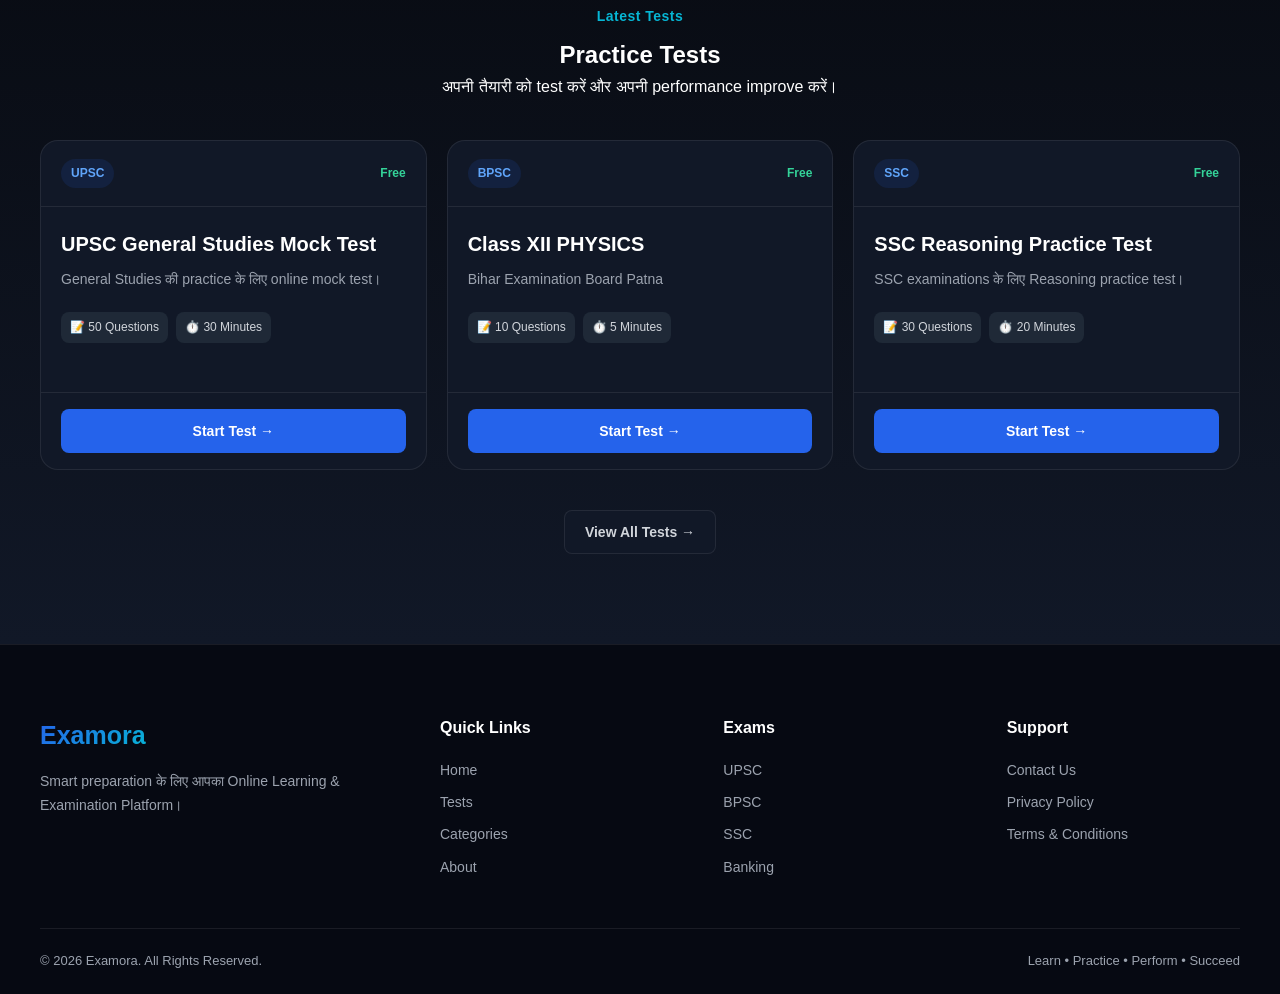
==== commit e18cb67d: "update index.html" ====
--- a/index.html
+++ b/index.html
@@ -2,29 +2,26 @@
 <html lang="en">
 
 <head>
+    <meta charset="UTF-8">
+    <meta name="viewport" content="width=device-width, initial-scale=1.0">
+    <meta name="theme-color" content="#080b12">
+    <meta name="description" content="Examora - Online Learning & Examination Platform">
 
-    <meta charset="UTF-8">
+    <!-- PWA Manifest & Support -->
+    <link rel="manifest" href="./manifest.json">
+    <meta name="mobile-web-app-capable" content="yes">
+    <meta name="apple-mobile-web-app-status-bar-style" content="black-translucent">
+    <meta name="apple-mobile-web-app-title" content="Examora">
 
-    <meta
-        name="viewport"
-        content="width=device-width, initial-scale=1.0"
-    >
+    <!-- PWA Icons -->
+    <link rel="icon" type="image/png" sizes="192x192" href="./icons/icon-192.png">
+    <link rel="apple-touch-icon" href="./icons/icon-192.png">
 
-    <meta
-        name="description"
-        content="Examora - Online Learning & Examination Platform"
-    >
+    <title>Examora</title>
 
-    <meta
-        name="theme-color"
-        content="#080b12"
-    >
-
-    <title>Examora — Online Examination Platform</title>
-
-
-    <!-- Main Global CSS -->
+    <!-- Global & Progress CSS -->
     <link rel="stylesheet" href="css/style.css">
+    <link rel="stylesheet" href="css/progress.css">
 
     <!-- Component CSS -->
     <link rel="stylesheet" href="css/header.css">
@@ -33,38 +30,41 @@
     <link rel="stylesheet" href="css/test.css">
     <link rel="stylesheet" href="css/footer.css">
     <link rel="stylesheet" href="css/menu.css">
-    
-
 </head>
 
+<body>
+    <!-- Progress Bar -->
+    <div id="pageProgress" class="page-progress" aria-hidden="true">
+        <div class="page-progress-bar"></div>
+    </div>
 
-<body>
-
-    <!-- Header -->
+    <!-- App Containers -->
     <div id="header"></div>
     <div id="menu"></div>
-
-
-    <!-- Hero -->
     <div id="hero"></div>
-
-
-    <!-- Categories -->
     <div id="category"></div>
-
-
-    <!-- Tests -->
     <div id="tests"></div>
-
-
-    <!-- Footer -->
     <div id="footer"></div>
 
+    <!-- Scripts -->
+    <script src="js/progress.js"></script>
+    <script src="js/app.js"></script>
 
-    <!-- Main JavaScript -->
-    <script src="js/menu.js"></script>
-<script src="js/app.js"></script>
-
+    <!-- Service Worker -->
+    <script>
+        if ("serviceWorker" in navigator) {
+            window.addEventListener("load", () => {
+                navigator.serviceWorker
+                    .register("./sw.js")
+                    .then(registration => {
+                        console.log("Examora Service Worker registered:", registration.scope);
+                    })
+                    .catch(error => {
+                        console.error("Service Worker registration failed:", error);
+                    });
+            });
+        }
+    </script>
 </body>
 
-</html>
+</html>
--- a/css/progress.css
+++ b/css/progress.css
@@ -0,0 +1,368 @@
+/* =========================================================
+   EXAMORA
+   Premium Page Loading Progress
+   File: css/progress.css
+   ========================================================= */
+
+
+/* =========================================================
+   ROOT COLORS
+========================================================= */
+
+:root {
+
+    --progress-blue: #2388ff;
+
+    --progress-cyan: #00d9ff;
+
+    --progress-light: #7defff;
+
+    --progress-glow:
+        rgba(0, 190, 255, 0.85);
+
+}
+
+
+/* =========================================================
+   PROGRESS CONTAINER
+========================================================= */
+
+.page-progress {
+
+    position: fixed;
+
+    top: 0;
+
+    left: 0;
+
+    z-index: 99999;
+
+    width: 100%;
+
+    height: 6px;
+
+    overflow: hidden;
+
+    pointer-events: none;
+
+    background: transparent;
+
+}
+
+
+/* =========================================================
+   PROGRESS BAR
+========================================================= */
+
+.page-progress-bar {
+
+    position: relative;
+
+    width: 0%;
+
+    height: 100%;
+
+    border-radius:
+        0 12px 12px 0;
+
+    background:
+        linear-gradient(
+            90deg,
+            #1769ff 0%,
+            #2388ff 30%,
+            #00c8ff 65%,
+            #72efff 100%
+        );
+
+    box-shadow:
+
+        0 0 5px
+        rgba(35, 136, 255, 0.95),
+
+        0 0 12px
+        rgba(0, 217, 255, 0.9),
+
+        0 0 24px
+        rgba(0, 190, 255, 0.75),
+
+        0 0 42px
+        rgba(0, 160, 255, 0.45);
+
+    transition:
+
+        width 0.28s
+        cubic-bezier(
+            0.22,
+            1,
+            0.36,
+            1
+        ),
+
+        opacity 0.35s ease;
+
+}
+
+
+/* =========================================================
+   MOVING LIGHT
+========================================================= */
+
+.page-progress-bar::after {
+
+    content: "";
+
+    position: absolute;
+
+    top: 0;
+
+    right: 0;
+
+    width: 120px;
+
+    height: 100%;
+
+    background:
+        linear-gradient(
+            90deg,
+            transparent,
+            rgba(255, 255, 255, 0.85),
+            transparent
+        );
+
+    filter:
+        blur(2px);
+
+    opacity: 0.9;
+
+    animation:
+        progress-shine
+        1.2s
+        ease-in-out
+        infinite;
+
+}
+
+
+/* =========================================================
+   LOADING STATE
+========================================================= */
+
+.page-progress.loading {
+
+    opacity: 1;
+
+}
+
+
+.page-progress.loading
+.page-progress-bar {
+
+    width: 72%;
+
+}
+
+
+/* =========================================================
+   ACTIVE LOADING ANIMATION
+========================================================= */
+
+.page-progress.loading
+.page-progress-bar::before {
+
+    content: "";
+
+    position: absolute;
+
+    top: -2px;
+
+    right: 0;
+
+    width: 70px;
+
+    height: 10px;
+
+    border-radius: 50%;
+
+    background:
+        rgba(
+            125,
+            239,
+            255,
+            0.9
+        );
+
+    filter:
+        blur(6px);
+
+}
+
+
+/* =========================================================
+   COMPLETE STATE
+========================================================= */
+
+.page-progress.complete {
+
+    opacity: 1;
+
+}
+
+
+.page-progress.complete
+.page-progress-bar {
+
+    width: 100%;
+
+    opacity: 0;
+
+}
+
+
+/* =========================================================
+   SHINE ANIMATION
+========================================================= */
+
+@keyframes progress-shine {
+
+    0% {
+
+        transform:
+            translateX(70px);
+
+        opacity: 0;
+
+    }
+
+    25% {
+
+        opacity: 0.9;
+
+    }
+
+    70% {
+
+        opacity: 0.8;
+
+    }
+
+    100% {
+
+        transform:
+            translateX(-120px);
+
+        opacity: 0;
+
+    }
+
+}
+
+
+/* =========================================================
+   EXTRA GLOW ANIMATION
+========================================================= */
+
+@keyframes progress-glow {
+
+    0% {
+
+        filter:
+            brightness(1);
+
+    }
+
+    50% {
+
+        filter:
+            brightness(1.35);
+
+    }
+
+    100% {
+
+        filter:
+            brightness(1);
+
+    }
+
+}
+
+
+.page-progress.loading
+.page-progress-bar {
+
+    animation:
+        progress-glow
+        1.6s
+        ease-in-out
+        infinite;
+
+}
+
+
+/* =========================================================
+   MOBILE
+========================================================= */
+
+@media (max-width: 600px) {
+
+    .page-progress {
+
+        height: 5px;
+
+    }
+
+    .page-progress-bar {
+
+        border-radius:
+            0 10px 10px 0;
+
+    }
+
+}
+
+
+/* =========================================================
+   LARGE SCREENS
+========================================================= */
+
+@media (min-width: 1200px) {
+
+    .page-progress {
+
+        height: 7px;
+
+    }
+
+    .page-progress-bar::after {
+
+        width: 150px;
+
+    }
+
+}
+
+
+/* =========================================================
+   REDUCED MOTION
+========================================================= */
+
+@media (
+    prefers-reduced-motion: reduce
+) {
+
+    .page-progress-bar {
+
+        animation: none;
+
+        transition:
+            width 0.1s linear;
+
+    }
+
+    .page-progress-bar::after {
+
+        animation: none;
+
+    }
+
+}
